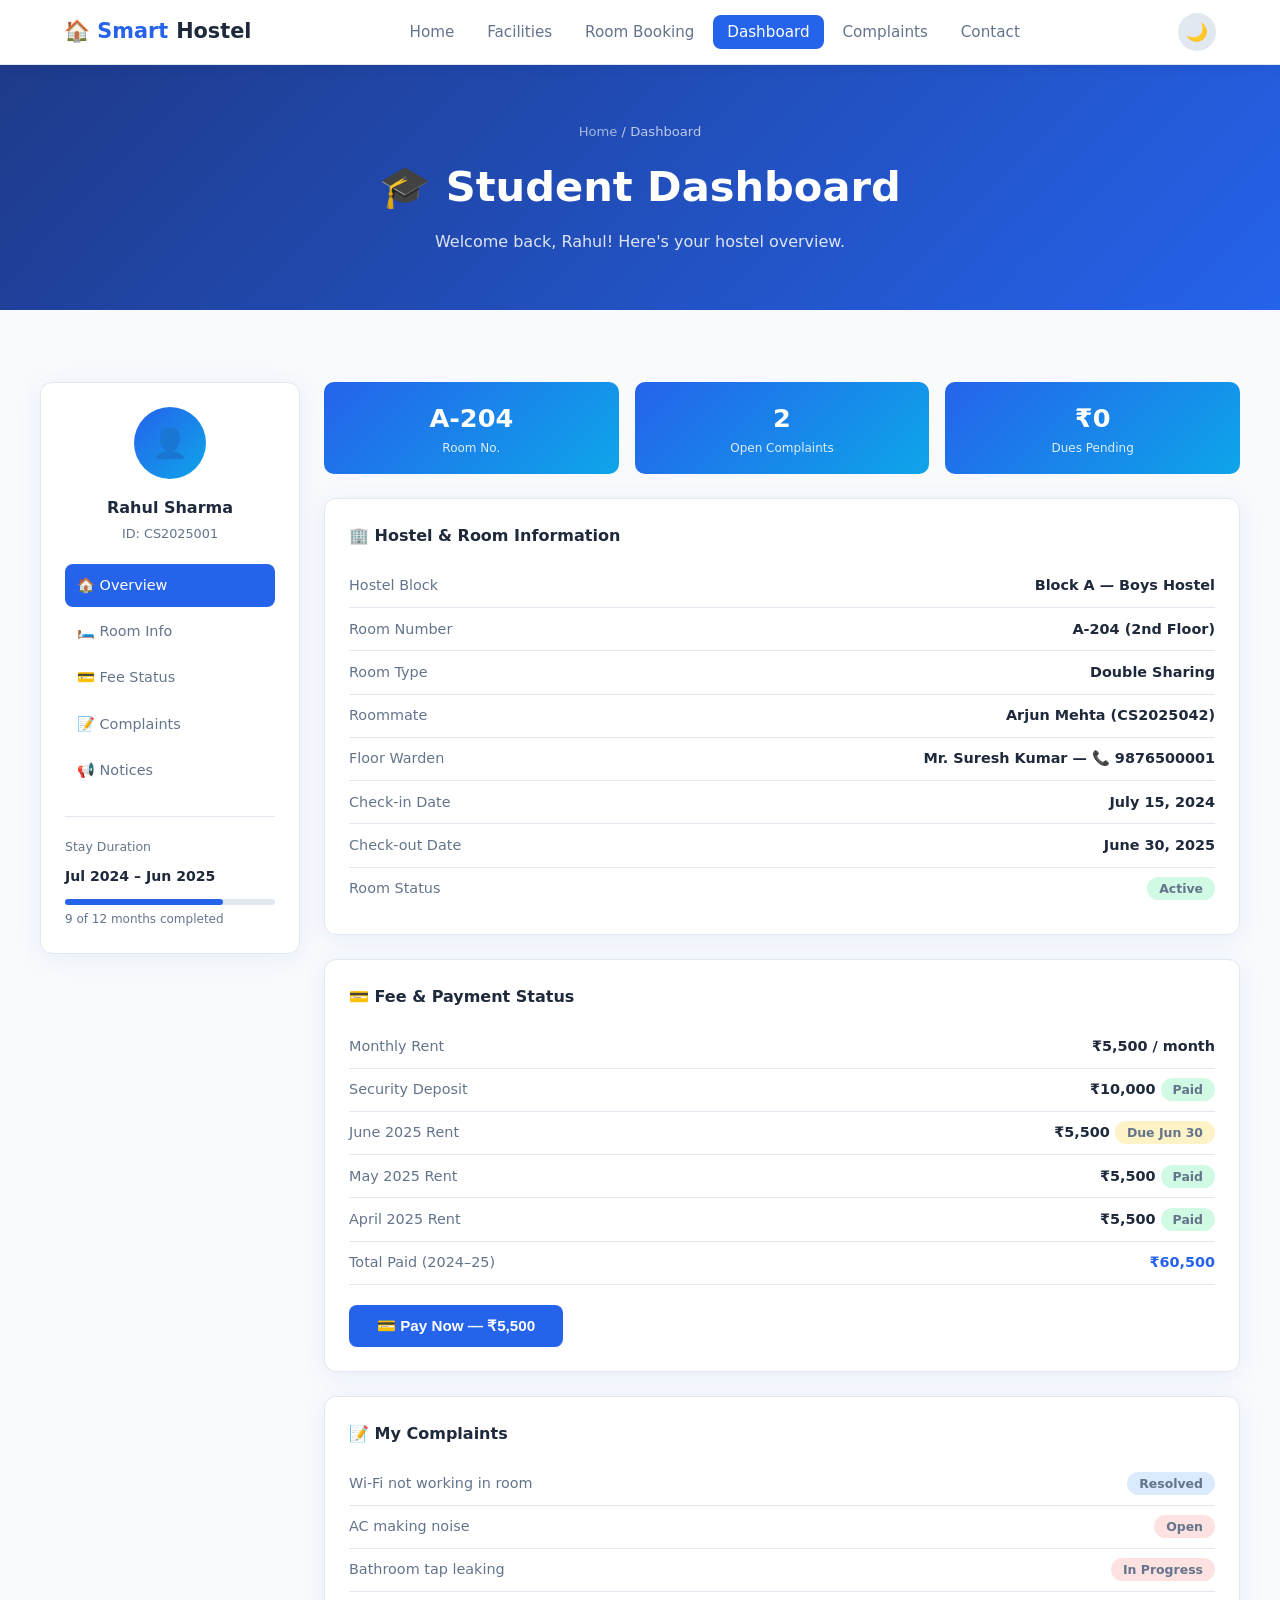
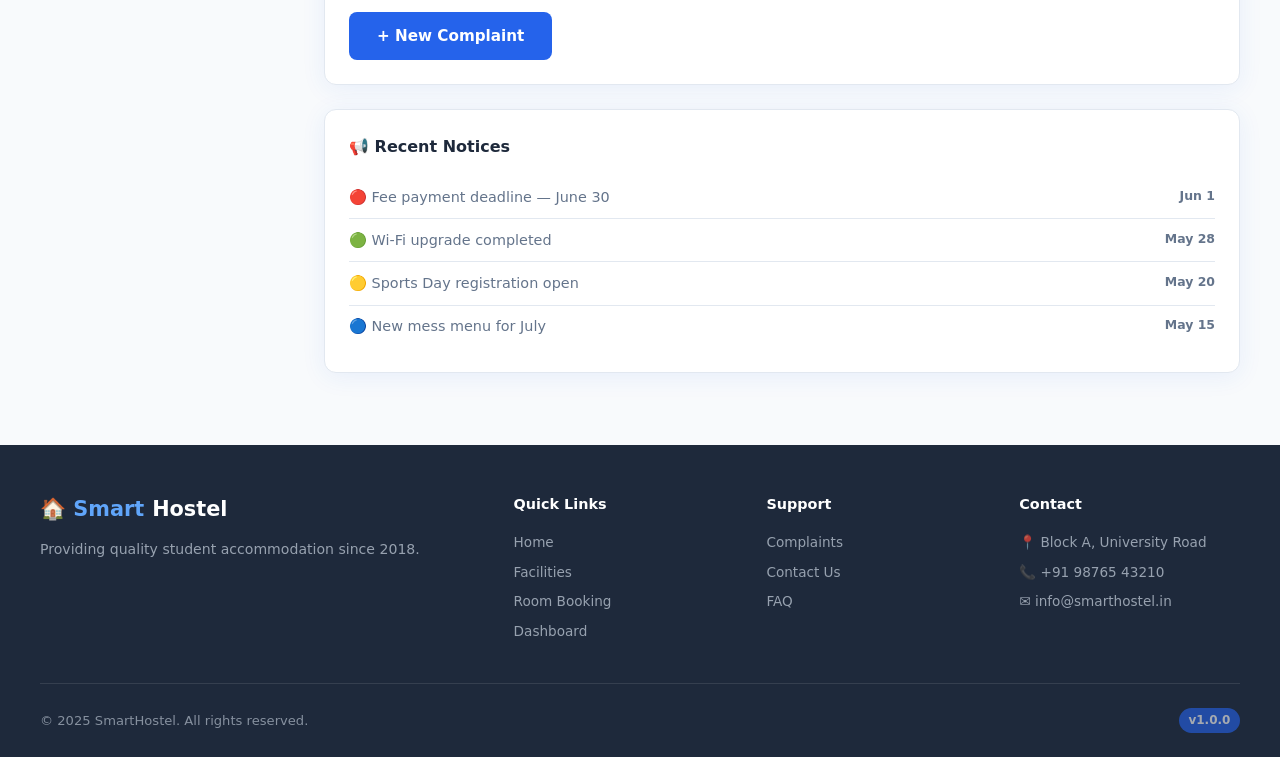
==== pages/dashboard.html @ 41b569a0 "Initial website upload" ====
<!DOCTYPE html>
<html lang="en" data-theme="light">
<head>
  <meta charset="UTF-8" />
  <meta name="viewport" content="width=device-width, initial-scale=1.0" />
  <title>Student Dashboard — SmartHostel</title>
  <link rel="stylesheet" href="../css/style.css" />
  <link rel="icon" href="data:image/svg+xml,<svg xmlns='http://www.w3.org/2000/svg' viewBox='0 0 100 100'><text y='.9em' font-size='90'>🏠</text></svg>" />
</head>
<body>

  <!-- NAVBAR -->
  <nav class="navbar">
    <div class="nav-container">
      <a href="../index.html" class="nav-logo">🏠 Smart<span>Hostel</span></a>
      <ul class="nav-links" id="navLinks">
        <li><a href="../index.html">Home</a></li>
        <li><a href="facilities.html">Facilities</a></li>
        <li><a href="booking.html">Room Booking</a></li>
        <li><a href="dashboard.html">Dashboard</a></li>
        <li><a href="complaints.html">Complaints</a></li>
        <li><a href="contact.html">Contact</a></li>
      </ul>
      <div class="nav-actions">
        <button class="theme-toggle" id="themeToggle" title="Toggle theme">🌙</button>
        <button class="hamburger" id="hamburger" aria-label="Menu">
          <span></span><span></span><span></span>
        </button>
      </div>
    </div>
  </nav>

  <!-- PAGE HEADER -->
  <div class="page-header">
    <div class="breadcrumb"><a href="../index.html">Home</a> / Dashboard</div>
    <h1>🎓 Student Dashboard</h1>
    <p>Welcome back, Rahul! Here's your hostel overview.</p>
  </div>

  <!-- DASHBOARD -->
  <section class="section">
    <div class="container">
      <div class="dashboard-grid">

        <!-- SIDEBAR -->
        <aside class="dash-sidebar fade-in">
          <div class="dash-avatar">👤</div>
          <div class="dash-name">Rahul Sharma</div>
          <div class="dash-id">ID: CS2025001</div>
          <nav class="dash-nav">
            <a href="#overview" class="active">🏠 Overview</a>
            <a href="#room">🛏️ Room Info</a>
            <a href="#fees">💳 Fee Status</a>
            <a href="#complaints">📝 Complaints</a>
            <a href="#notices">📢 Notices</a>
          </nav>
          <div style="margin-top:1.5rem;padding-top:1.25rem;border-top:1px solid var(--border);">
            <div style="font-size:0.78rem;color:var(--text-muted);margin-bottom:0.5rem;">Stay Duration</div>
            <div style="font-size:0.88rem;font-weight:600;">Jul 2024 – Jun 2025</div>
            <div style="margin-top:0.75rem;background:var(--border);border-radius:50px;height:6px;">
              <div style="background:var(--primary);width:75%;height:6px;border-radius:50px;"></div>
            </div>
            <div style="font-size:0.75rem;color:var(--text-muted);margin-top:0.3rem;">9 of 12 months completed</div>
          </div>
        </aside>

        <!-- MAIN CONTENT -->
        <div class="dash-main">

          <!-- STATS -->
          <div class="dash-stats fade-in" id="overview">
            <div class="dash-stat">
              <div class="dash-stat-num">A-204</div>
              <div class="dash-stat-label">Room No.</div>
            </div>
            <div class="dash-stat">
              <div class="dash-stat-num">2</div>
              <div class="dash-stat-label">Open Complaints</div>
            </div>
            <div class="dash-stat">
              <div class="dash-stat-num">₹0</div>
              <div class="dash-stat-label">Dues Pending</div>
            </div>
          </div>

          <!-- HOSTEL & ROOM INFO -->
          <div class="dash-card fade-in" id="room">
            <h3>🏢 Hostel & Room Information</h3>
            <div class="info-row"><span>Hostel Block</span><span>Block A — Boys Hostel</span></div>
            <div class="info-row"><span>Room Number</span><span>A-204 (2nd Floor)</span></div>
            <div class="info-row"><span>Room Type</span><span>Double Sharing</span></div>
            <div class="info-row"><span>Roommate</span><span>Arjun Mehta (CS2025042)</span></div>
            <div class="info-row"><span>Floor Warden</span><span>Mr. Suresh Kumar — 📞 9876500001</span></div>
            <div class="info-row"><span>Check-in Date</span><span>July 15, 2024</span></div>
            <div class="info-row"><span>Check-out Date</span><span>June 30, 2025</span></div>
            <div class="info-row"><span>Room Status</span><span><span class="status-pill status-paid">Active</span></span></div>
          </div>

          <!-- FEE STATUS -->
          <div class="dash-card fade-in" id="fees">
            <h3>💳 Fee & Payment Status</h3>
            <div class="info-row"><span>Monthly Rent</span><span>₹5,500 / month</span></div>
            <div class="info-row"><span>Security Deposit</span><span>₹10,000 <span class="status-pill status-paid">Paid</span></span></div>
            <div class="info-row">
              <span>June 2025 Rent</span>
              <span>₹5,500 <span class="status-pill status-pending">Due Jun 30</span></span>
            </div>
            <div class="info-row"><span>May 2025 Rent</span><span>₹5,500 <span class="status-pill status-paid">Paid</span></span></div>
            <div class="info-row"><span>April 2025 Rent</span><span>₹5,500 <span class="status-pill status-paid">Paid</span></span></div>
            <div class="info-row"><span>Total Paid (2024–25)</span><span style="color:var(--primary);font-weight:700;">₹60,500</span></div>
            <div style="margin-top:1.25rem;">
              <button class="btn btn-blue">💳 Pay Now — ₹5,500</button>
            </div>
          </div>

          <!-- COMPLAINT STATUS -->
          <div class="dash-card fade-in" id="complaints">
            <h3>📝 My Complaints</h3>
            <div class="info-row">
              <span>Wi-Fi not working in room</span>
              <span><span class="status-pill status-resolved">Resolved</span></span>
            </div>
            <div class="info-row">
              <span>AC making noise</span>
              <span><span class="status-pill status-open">Open</span></span>
            </div>
            <div class="info-row">
              <span>Bathroom tap leaking</span>
              <span><span class="status-pill status-open">In Progress</span></span>
            </div>
            <div style="margin-top:1.25rem;">
              <a href="complaints.html" class="btn btn-blue">+ New Complaint</a>
            </div>
          </div>

          <!-- NOTICES -->
          <div class="dash-card fade-in" id="notices">
            <h3>📢 Recent Notices</h3>
            <div class="info-row">
              <span>🔴 Fee payment deadline — June 30</span>
              <span style="font-size:0.78rem;color:var(--text-muted);">Jun 1</span>
            </div>
            <div class="info-row">
              <span>🟢 Wi-Fi upgrade completed</span>
              <span style="font-size:0.78rem;color:var(--text-muted);">May 28</span>
            </div>
            <div class="info-row">
              <span>🟡 Sports Day registration open</span>
              <span style="font-size:0.78rem;color:var(--text-muted);">May 20</span>
            </div>
            <div class="info-row">
              <span>🔵 New mess menu for July</span>
              <span style="font-size:0.78rem;color:var(--text-muted);">May 15</span>
            </div>
          </div>

        </div>
      </div>
    </div>
  </section>

  <!-- FOOTER -->
  <footer>
    <div class="footer-grid">
      <div class="footer-brand">
        <div class="nav-logo" style="color:#60a5fa;">🏠 Smart<span style="color:#fff;">Hostel</span></div>
        <p>Providing quality student accommodation since 2018.</p>
      </div>
      <div class="footer-col">
        <h4>Quick Links</h4>
        <a href="../index.html">Home</a>
        <a href="facilities.html">Facilities</a>
        <a href="booking.html">Room Booking</a>
        <a href="dashboard.html">Dashboard</a>
      </div>
      <div class="footer-col">
        <h4>Support</h4>
        <a href="complaints.html">Complaints</a>
        <a href="contact.html">Contact Us</a>
        <a href="#">FAQ</a>
      </div>
      <div class="footer-col">
        <h4>Contact</h4>
        <a href="#">📍 Block A, University Road</a>
        <a href="#">📞 +91 98765 43210</a>
        <a href="#">✉️ info@smarthostel.in</a>
      </div>
    </div>
    <div class="footer-bottom">
      <span>© 2025 SmartHostel. All rights reserved.</span>
      <span class="version-badge">v1.0.0</span>
    </div>
  </footer>

  <script src="../js/main.js"></script>
</body>
</html>
---- css/style.css ----
/* ===== CSS VARIABLES ===== */
:root {
  --primary: #2563eb;
  --primary-dark: #1d4ed8;
  --secondary: #0ea5e9;
  --accent: #f59e0b;
  --bg: #f8fafc;
  --bg-card: #ffffff;
  --text: #1e293b;
  --text-muted: #64748b;
  --border: #e2e8f0;
  --shadow: 0 4px 24px rgba(37,99,235,0.08);
  --radius: 12px;
  --nav-bg: #ffffff;
  --footer-bg: #1e293b;
  --footer-text: #cbd5e1;
}

[data-theme="dark"] {
  --bg: #0f172a;
  --bg-card: #1e293b;
  --text: #f1f5f9;
  --text-muted: #94a3b8;
  --border: #334155;
  --shadow: 0 4px 24px rgba(0,0,0,0.3);
  --nav-bg: #1e293b;
  --footer-bg: #0f172a;
}

/* ===== RESET & BASE ===== */
*, *::before, *::after { box-sizing: border-box; margin: 0; padding: 0; }
html { scroll-behavior: smooth; }
body {
  font-family: 'Segoe UI', system-ui, sans-serif;
  background: var(--bg);
  color: var(--text);
  transition: background 0.3s, color 0.3s;
  line-height: 1.6;
}
a { text-decoration: none; color: inherit; }
img { max-width: 100%; display: block; }
ul { list-style: none; }

/* ===== NAVBAR ===== */
.navbar {
  position: sticky;
  top: 0;
  z-index: 1000;
  background: var(--nav-bg);
  border-bottom: 1px solid var(--border);
  box-shadow: 0 2px 12px rgba(0,0,0,0.06);
  transition: background 0.3s;
}
.nav-container {
  max-width: 1200px;
  margin: 0 auto;
  padding: 0 1.5rem;
  display: flex;
  align-items: center;
  justify-content: space-between;
  height: 64px;
}
.nav-logo {
  display: flex;
  align-items: center;
  gap: 0.5rem;
  font-size: 1.3rem;
  font-weight: 700;
  color: var(--primary);
}
.nav-logo span { color: var(--text); }
.nav-links {
  display: flex;
  align-items: center;
  gap: 0.25rem;
}
.nav-links a {
  padding: 0.5rem 0.9rem;
  border-radius: 8px;
  font-size: 0.95rem;
  font-weight: 500;
  color: var(--text-muted);
  transition: background 0.2s, color 0.2s;
}
.nav-links a:hover, .nav-links a.active {
  background: var(--primary);
  color: #fff;
}
.nav-actions { display: flex; align-items: center; gap: 0.75rem; }
.theme-toggle {
  background: var(--border);
  border: none;
  border-radius: 50%;
  width: 38px; height: 38px;
  cursor: pointer;
  font-size: 1.1rem;
  display: flex; align-items: center; justify-content: center;
  transition: background 0.2s;
  color: var(--text);
}
.theme-toggle:hover { background: var(--primary); color: #fff; }
.hamburger {
  display: none;
  flex-direction: column;
  gap: 5px;
  background: none;
  border: none;
  cursor: pointer;
  padding: 4px;
}
.hamburger span {
  display: block;
  width: 24px; height: 2px;
  background: var(--text);
  border-radius: 2px;
  transition: all 0.3s;
}

/* ===== HERO ===== */
.hero {
  background: linear-gradient(135deg, #1e3a8a 0%, #2563eb 50%, #0ea5e9 100%);
  color: #fff;
  padding: 5rem 1.5rem;
  text-align: center;
  position: relative;
  overflow: hidden;
}
.hero::before {
  content: '';
  position: absolute;
  inset: 0;
  background: url("data:image/svg+xml,%3Csvg width='60' height='60' viewBox='0 0 60 60' xmlns='http://www.w3.org/2000/svg'%3E%3Cg fill='none' fill-rule='evenodd'%3E%3Cg fill='%23ffffff' fill-opacity='0.04'%3E%3Cpath d='M36 34v-4h-2v4h-4v2h4v4h2v-4h4v-2h-4zm0-30V0h-2v4h-4v2h4v4h2V6h4V4h-4zM6 34v-4H4v4H0v2h4v4h2v-4h4v-2H6zM6 4V0H4v4H0v2h4v4h2V6h4V4H6z'/%3E%3C/g%3E%3C/g%3E%3C/svg%3E");
}
.hero-content { position: relative; max-width: 700px; margin: 0 auto; }
.hero-badge {
  display: inline-block;
  background: rgba(255,255,255,0.15);
  border: 1px solid rgba(255,255,255,0.3);
  padding: 0.35rem 1rem;
  border-radius: 50px;
  font-size: 0.85rem;
  margin-bottom: 1.5rem;
  backdrop-filter: blur(4px);
}
.hero h1 { font-size: clamp(2rem, 5vw, 3.2rem); font-weight: 800; margin-bottom: 1rem; line-height: 1.2; }
.hero p { font-size: 1.1rem; opacity: 0.9; margin-bottom: 2rem; }
.hero-btns { display: flex; gap: 1rem; justify-content: center; flex-wrap: wrap; }
.btn {
  padding: 0.75rem 1.75rem;
  border-radius: 8px;
  font-size: 0.95rem;
  font-weight: 600;
  cursor: pointer;
  border: none;
  transition: transform 0.2s, box-shadow 0.2s, background 0.2s;
  display: inline-flex; align-items: center; gap: 0.4rem;
}
.btn:hover { transform: translateY(-2px); box-shadow: 0 8px 20px rgba(0,0,0,0.2); }
.btn-primary { background: #fff; color: var(--primary); }
.btn-outline { background: transparent; color: #fff; border: 2px solid rgba(255,255,255,0.6); }
.btn-outline:hover { background: rgba(255,255,255,0.15); }
.btn-blue { background: var(--primary); color: #fff; }
.btn-blue:hover { background: var(--primary-dark); }
.hero-stats {
  display: flex;
  justify-content: center;
  gap: 2.5rem;
  margin-top: 3rem;
  flex-wrap: wrap;
}
.stat { text-align: center; }
.stat-num { font-size: 1.8rem; font-weight: 800; }
.stat-label { font-size: 0.8rem; opacity: 0.75; text-transform: uppercase; letter-spacing: 0.05em; }

/* ===== SECTIONS ===== */
.section { padding: 4.5rem 1.5rem; }
.section-alt { background: var(--bg-card); }
.container { max-width: 1200px; margin: 0 auto; }
.section-header { text-align: center; margin-bottom: 3rem; }
.section-tag {
  display: inline-block;
  background: rgba(37,99,235,0.1);
  color: var(--primary);
  padding: 0.3rem 0.9rem;
  border-radius: 50px;
  font-size: 0.8rem;
  font-weight: 600;
  text-transform: uppercase;
  letter-spacing: 0.05em;
  margin-bottom: 0.75rem;
}
.section-header h2 { font-size: clamp(1.6rem, 3vw, 2.2rem); font-weight: 700; margin-bottom: 0.75rem; }
.section-header p { color: var(--text-muted); max-width: 520px; margin: 0 auto; }

/* ===== CARDS GRID ===== */
.grid-3 { display: grid; grid-template-columns: repeat(auto-fit, minmax(280px, 1fr)); gap: 1.5rem; }
.grid-2 { display: grid; grid-template-columns: repeat(auto-fit, minmax(320px, 1fr)); gap: 1.5rem; }
.card {
  background: var(--bg-card);
  border: 1px solid var(--border);
  border-radius: var(--radius);
  padding: 1.75rem;
  box-shadow: var(--shadow);
  transition: transform 0.25s, box-shadow 0.25s;
}
.card:hover { transform: translateY(-5px); box-shadow: 0 12px 32px rgba(37,99,235,0.12); }
.card-icon {
  width: 52px; height: 52px;
  background: linear-gradient(135deg, var(--primary), var(--secondary));
  border-radius: 12px;
  display: flex; align-items: center; justify-content: center;
  font-size: 1.4rem;
  margin-bottom: 1rem;
}
.card h3 { font-size: 1.1rem; font-weight: 700; margin-bottom: 0.5rem; }
.card p { color: var(--text-muted); font-size: 0.92rem; }

/* ===== ROOM CARDS ===== */
.room-card {
  background: var(--bg-card);
  border: 1px solid var(--border);
  border-radius: var(--radius);
  overflow: hidden;
  box-shadow: var(--shadow);
  transition: transform 0.25s, box-shadow 0.25s;
}
.room-card:hover { transform: translateY(-5px); box-shadow: 0 12px 32px rgba(37,99,235,0.15); }
.room-img {
  height: 180px;
  display: flex; align-items: center; justify-content: center;
  font-size: 4rem;
}
.room-img.single { background: linear-gradient(135deg, #dbeafe, #bfdbfe); }
.room-img.double { background: linear-gradient(135deg, #d1fae5, #a7f3d0); }
.room-img.shared { background: linear-gradient(135deg, #fef3c7, #fde68a); }
.room-body { padding: 1.5rem; }
.room-body h3 { font-size: 1.15rem; font-weight: 700; margin-bottom: 0.4rem; }
.room-price { font-size: 1.5rem; font-weight: 800; color: var(--primary); margin-bottom: 0.75rem; }
.room-price span { font-size: 0.85rem; font-weight: 400; color: var(--text-muted); }
.room-features { display: flex; flex-direction: column; gap: 0.35rem; margin-bottom: 1.25rem; }
.room-features li { font-size: 0.88rem; color: var(--text-muted); display: flex; align-items: center; gap: 0.4rem; }
.room-features li::before { content: '✓'; color: #10b981; font-weight: 700; }
.badge {
  display: inline-block;
  padding: 0.2rem 0.6rem;
  border-radius: 50px;
  font-size: 0.75rem;
  font-weight: 600;
}
.badge-green { background: #d1fae5; color: #065f46; }
.badge-blue { background: #dbeafe; color: #1e40af; }
.badge-yellow { background: #fef3c7; color: #92400e; }

/* ===== FORMS ===== */
.form-card {
  background: var(--bg-card);
  border: 1px solid var(--border);
  border-radius: var(--radius);
  padding: 2rem;
  box-shadow: var(--shadow);
}
.form-group { margin-bottom: 1.25rem; }
.form-group label { display: block; font-size: 0.88rem; font-weight: 600; margin-bottom: 0.4rem; color: var(--text); }
.form-group input,
.form-group select,
.form-group textarea {
  width: 100%;
  padding: 0.7rem 1rem;
  border: 1.5px solid var(--border);
  border-radius: 8px;
  background: var(--bg);
  color: var(--text);
  font-size: 0.95rem;
  font-family: inherit;
  transition: border-color 0.2s, box-shadow 0.2s;
  outline: none;
}
.form-group input:focus,
.form-group select:focus,
.form-group textarea:focus {
  border-color: var(--primary);
  box-shadow: 0 0 0 3px rgba(37,99,235,0.1);
}
.form-group textarea { resize: vertical; min-height: 110px; }
.form-row { display: grid; grid-template-columns: 1fr 1fr; gap: 1rem; }

/* ===== DASHBOARD ===== */
.dashboard-grid {
  display: grid;
  grid-template-columns: 260px 1fr;
  gap: 1.5rem;
  align-items: start;
}
.dash-sidebar {
  background: var(--bg-card);
  border: 1px solid var(--border);
  border-radius: var(--radius);
  padding: 1.5rem;
  box-shadow: var(--shadow);
}
.dash-avatar {
  width: 72px; height: 72px;
  background: linear-gradient(135deg, var(--primary), var(--secondary));
  border-radius: 50%;
  display: flex; align-items: center; justify-content: center;
  font-size: 1.8rem;
  margin: 0 auto 1rem;
}
.dash-name { text-align: center; font-weight: 700; font-size: 1rem; margin-bottom: 0.2rem; }
.dash-id { text-align: center; font-size: 0.8rem; color: var(--text-muted); margin-bottom: 1.25rem; }
.dash-nav a {
  display: flex;
  align-items: center;
  gap: 0.6rem;
  padding: 0.6rem 0.75rem;
  border-radius: 8px;
  font-size: 0.9rem;
  color: var(--text-muted);
  transition: background 0.2s, color 0.2s;
  margin-bottom: 0.25rem;
}
.dash-nav a:hover, .dash-nav a.active { background: var(--primary); color: #fff; }
.dash-main { display: flex; flex-direction: column; gap: 1.5rem; }
.dash-card {
  background: var(--bg-card);
  border: 1px solid var(--border);
  border-radius: var(--radius);
  padding: 1.5rem;
  box-shadow: var(--shadow);
}
.dash-card h3 { font-size: 1rem; font-weight: 700; margin-bottom: 1rem; display: flex; align-items: center; gap: 0.5rem; }
.info-row { display: flex; justify-content: space-between; padding: 0.6rem 0; border-bottom: 1px solid var(--border); font-size: 0.9rem; }
.info-row:last-child { border-bottom: none; }
.info-row span:first-child { color: var(--text-muted); }
.info-row span:last-child { font-weight: 600; }
.status-pill {
  padding: 0.25rem 0.75rem;
  border-radius: 50px;
  font-size: 0.78rem;
  font-weight: 600;
}
.status-paid { background: #d1fae5; color: #065f46; }
.status-pending { background: #fef3c7; color: #92400e; }
.status-resolved { background: #dbeafe; color: #1e40af; }
.status-open { background: #fee2e2; color: #991b1b; }
.dash-stats { display: grid; grid-template-columns: repeat(3, 1fr); gap: 1rem; }
.dash-stat {
  background: linear-gradient(135deg, var(--primary), var(--secondary));
  color: #fff;
  border-radius: 10px;
  padding: 1rem;
  text-align: center;
}
.dash-stat-num { font-size: 1.6rem; font-weight: 800; }
.dash-stat-label { font-size: 0.75rem; opacity: 0.85; }

/* ===== CONTACT ===== */
.contact-info { display: flex; flex-direction: column; gap: 1.25rem; }
.contact-item {
  display: flex;
  align-items: flex-start;
  gap: 1rem;
  padding: 1.25rem;
  background: var(--bg-card);
  border: 1px solid var(--border);
  border-radius: var(--radius);
  box-shadow: var(--shadow);
}
.contact-icon {
  width: 44px; height: 44px;
  background: linear-gradient(135deg, var(--primary), var(--secondary));
  border-radius: 10px;
  display: flex; align-items: center; justify-content: center;
  font-size: 1.1rem;
  flex-shrink: 0;
}
.contact-item h4 { font-size: 0.9rem; font-weight: 700; margin-bottom: 0.2rem; }
.contact-item p { font-size: 0.88rem; color: var(--text-muted); }
.map-placeholder {
  background: linear-gradient(135deg, #dbeafe, #e0f2fe);
  border-radius: var(--radius);
  height: 200px;
  display: flex;
  flex-direction: column;
  align-items: center;
  justify-content: center;
  border: 1px solid var(--border);
  color: var(--primary);
  font-size: 0.9rem;
  gap: 0.5rem;
  margin-top: 1.25rem;
}
.map-placeholder span { font-size: 2.5rem; }

/* ===== FOOTER ===== */
footer {
  background: var(--footer-bg);
  color: var(--footer-text);
  padding: 3rem 1.5rem 1.5rem;
}
.footer-grid {
  max-width: 1200px;
  margin: 0 auto;
  display: grid;
  grid-template-columns: 2fr 1fr 1fr 1fr;
  gap: 2rem;
  padding-bottom: 2rem;
  border-bottom: 1px solid rgba(255,255,255,0.1);
}
.footer-brand p { font-size: 0.88rem; margin-top: 0.75rem; opacity: 0.7; line-height: 1.7; }
.footer-col h4 { font-size: 0.9rem; font-weight: 700; color: #fff; margin-bottom: 1rem; }
.footer-col a {
  display: block;
  font-size: 0.85rem;
  opacity: 0.7;
  margin-bottom: 0.5rem;
  transition: opacity 0.2s;
}
.footer-col a:hover { opacity: 1; }
.footer-bottom {
  max-width: 1200px;
  margin: 1.5rem auto 0;
  display: flex;
  justify-content: space-between;
  align-items: center;
  font-size: 0.82rem;
  opacity: 0.6;
  flex-wrap: wrap;
  gap: 0.5rem;
}
.version-badge {
  background: var(--primary);
  color: #fff;
  padding: 0.2rem 0.6rem;
  border-radius: 50px;
  font-size: 0.75rem;
  font-weight: 600;
  opacity: 1;
}

/* ===== PAGE HEADER ===== */
.page-header {
  background: linear-gradient(135deg, #1e3a8a, #2563eb);
  color: #fff;
  padding: 3.5rem 1.5rem;
  text-align: center;
}
.page-header h1 { font-size: clamp(1.8rem, 4vw, 2.6rem); font-weight: 800; margin-bottom: 0.5rem; }
.page-header p { opacity: 0.85; font-size: 1rem; }
.breadcrumb { font-size: 0.82rem; opacity: 0.7; margin-bottom: 0.75rem; }
.breadcrumb a { opacity: 0.85; }
.breadcrumb a:hover { opacity: 1; }

/* ===== NOTICE BANNER ===== */
.notice-banner {
  background: linear-gradient(90deg, var(--accent), #f97316);
  color: #fff;
  text-align: center;
  padding: 0.6rem 1rem;
  font-size: 0.85rem;
  font-weight: 500;
}

/* ===== TOAST ===== */
.toast {
  position: fixed;
  bottom: 2rem;
  right: 2rem;
  background: #10b981;
  color: #fff;
  padding: 0.85rem 1.5rem;
  border-radius: 10px;
  font-size: 0.9rem;
  font-weight: 600;
  box-shadow: 0 8px 24px rgba(0,0,0,0.2);
  transform: translateY(100px);
  opacity: 0;
  transition: all 0.4s cubic-bezier(0.34, 1.56, 0.64, 1);
  z-index: 9999;
}
.toast.show { transform: translateY(0); opacity: 1; }

/* ===== ANIMATIONS ===== */
.fade-in { opacity: 0; transform: translateY(24px); transition: opacity 0.6s ease, transform 0.6s ease; }
.fade-in.visible { opacity: 1; transform: translateY(0); }

/* ===== RESPONSIVE ===== */
@media (max-width: 900px) {
  .dashboard-grid { grid-template-columns: 1fr; }
  .footer-grid { grid-template-columns: 1fr 1fr; }
  .dash-stats { grid-template-columns: repeat(3, 1fr); }
}
@media (max-width: 640px) {
  .nav-links { display: none; flex-direction: column; position: absolute; top: 64px; left: 0; right: 0; background: var(--nav-bg); border-bottom: 1px solid var(--border); padding: 1rem; gap: 0.25rem; }
  .nav-links.open { display: flex; }
  .hamburger { display: flex; }
  .form-row { grid-template-columns: 1fr; }
  .footer-grid { grid-template-columns: 1fr; }
  .hero-stats { gap: 1.5rem; }
  .dash-stats { grid-template-columns: 1fr; }
}
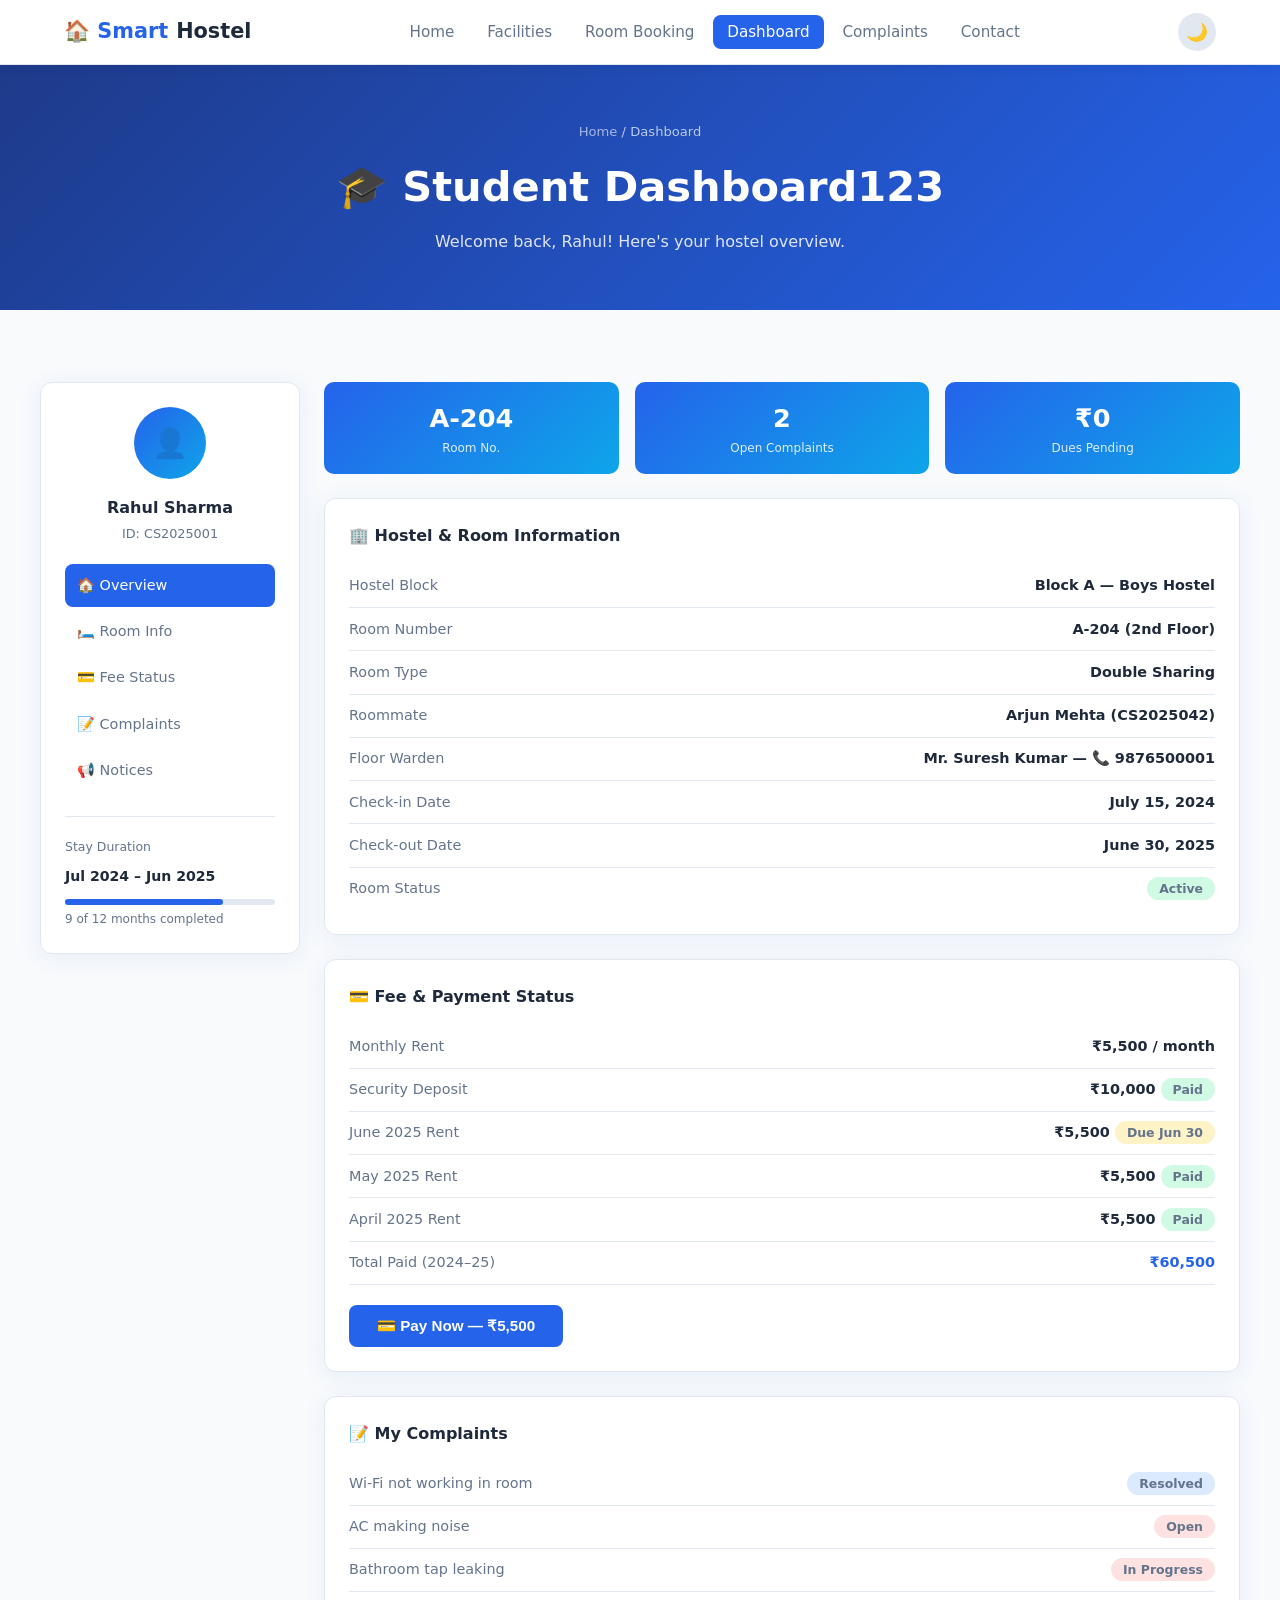
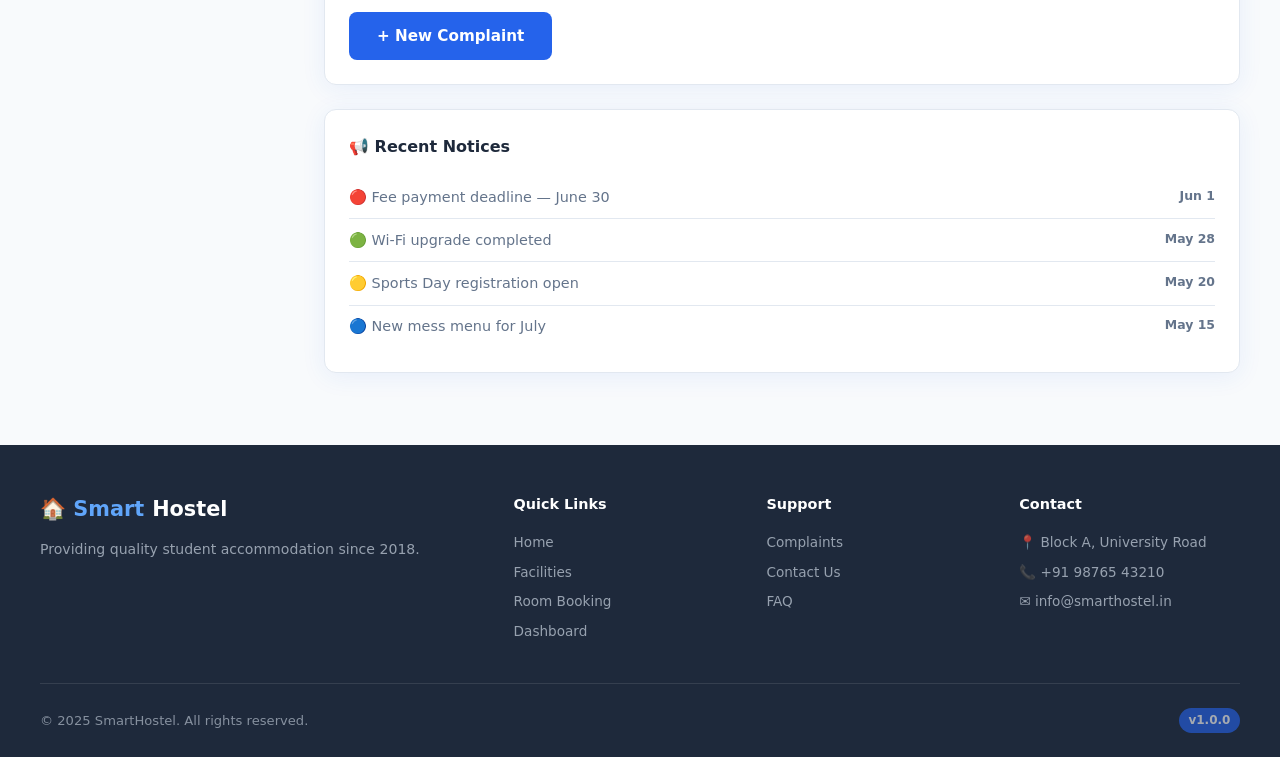
==== commit ce91842b: "Testing automatic deployment" ====
--- a/pages/dashboard.html
+++ b/pages/dashboard.html
@@ -33,7 +33,7 @@
   <!-- PAGE HEADER -->
   <div class="page-header">
     <div class="breadcrumb"><a href="../index.html">Home</a> / Dashboard</div>
-    <h1>🎓 Student Dashboard</h1>
+    <h1>🎓 Student Dashboard123</h1>
     <p>Welcome back, Rahul! Here's your hostel overview.</p>
   </div>
 
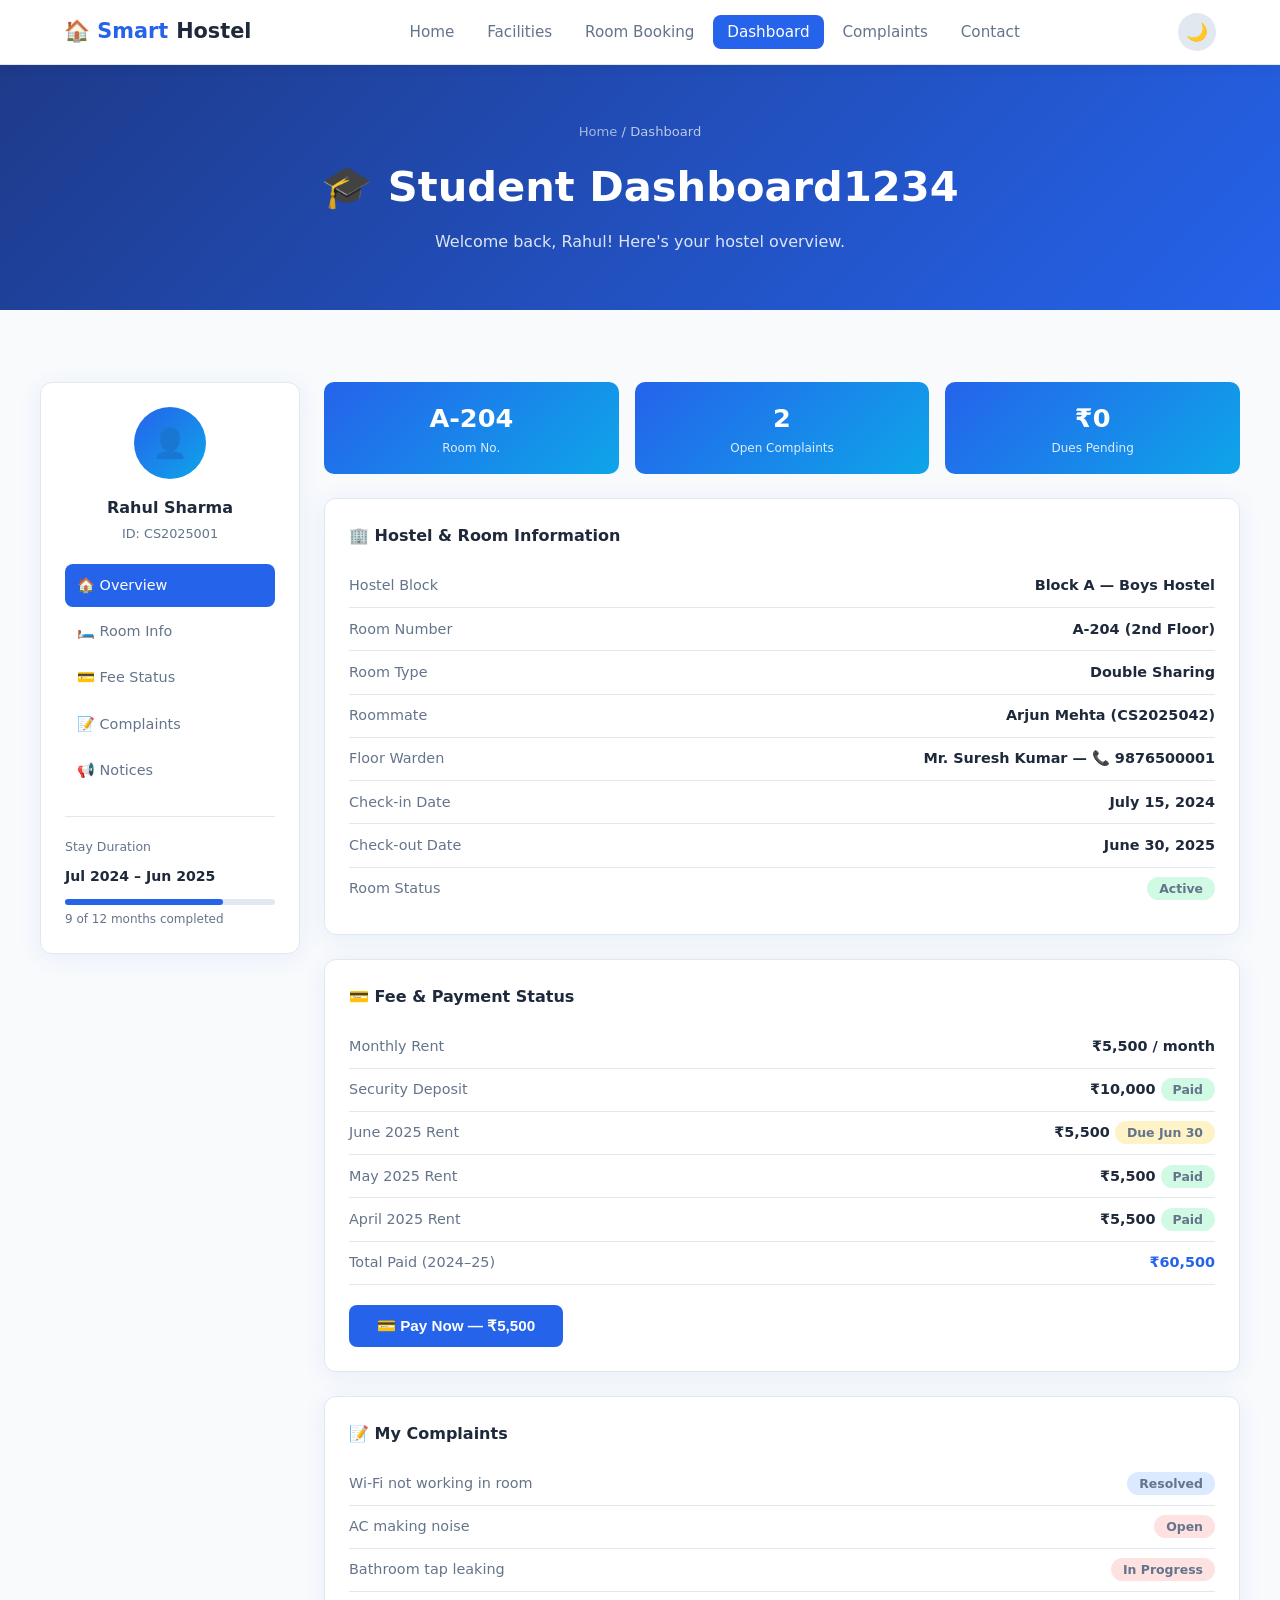
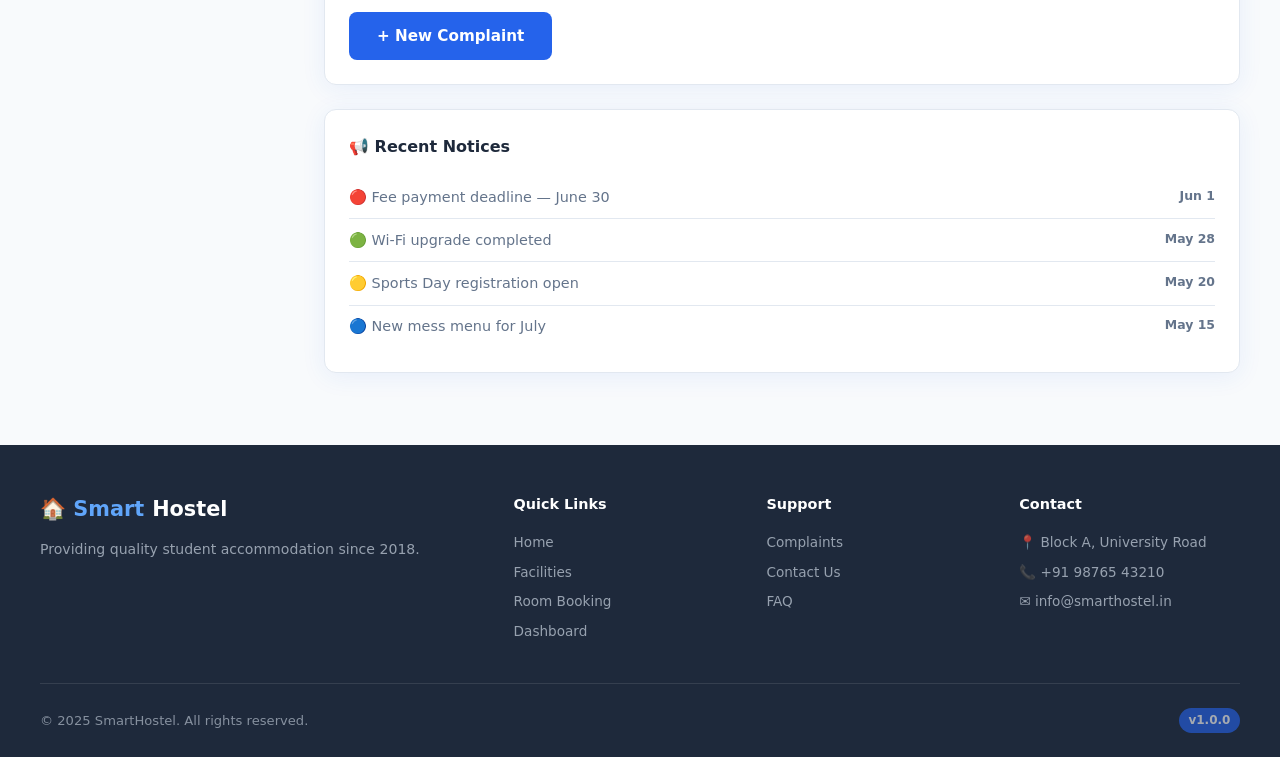
==== commit 9c9fc04f: "Testing automatit" ====
--- a/pages/dashboard.html
+++ b/pages/dashboard.html
@@ -33,7 +33,7 @@
   <!-- PAGE HEADER -->
   <div class="page-header">
     <div class="breadcrumb"><a href="../index.html">Home</a> / Dashboard</div>
-    <h1>🎓 Student Dashboard123</h1>
+    <h1>🎓 Student Dashboard1234</h1>
     <p>Welcome back, Rahul! Here's your hostel overview.</p>
   </div>
 
